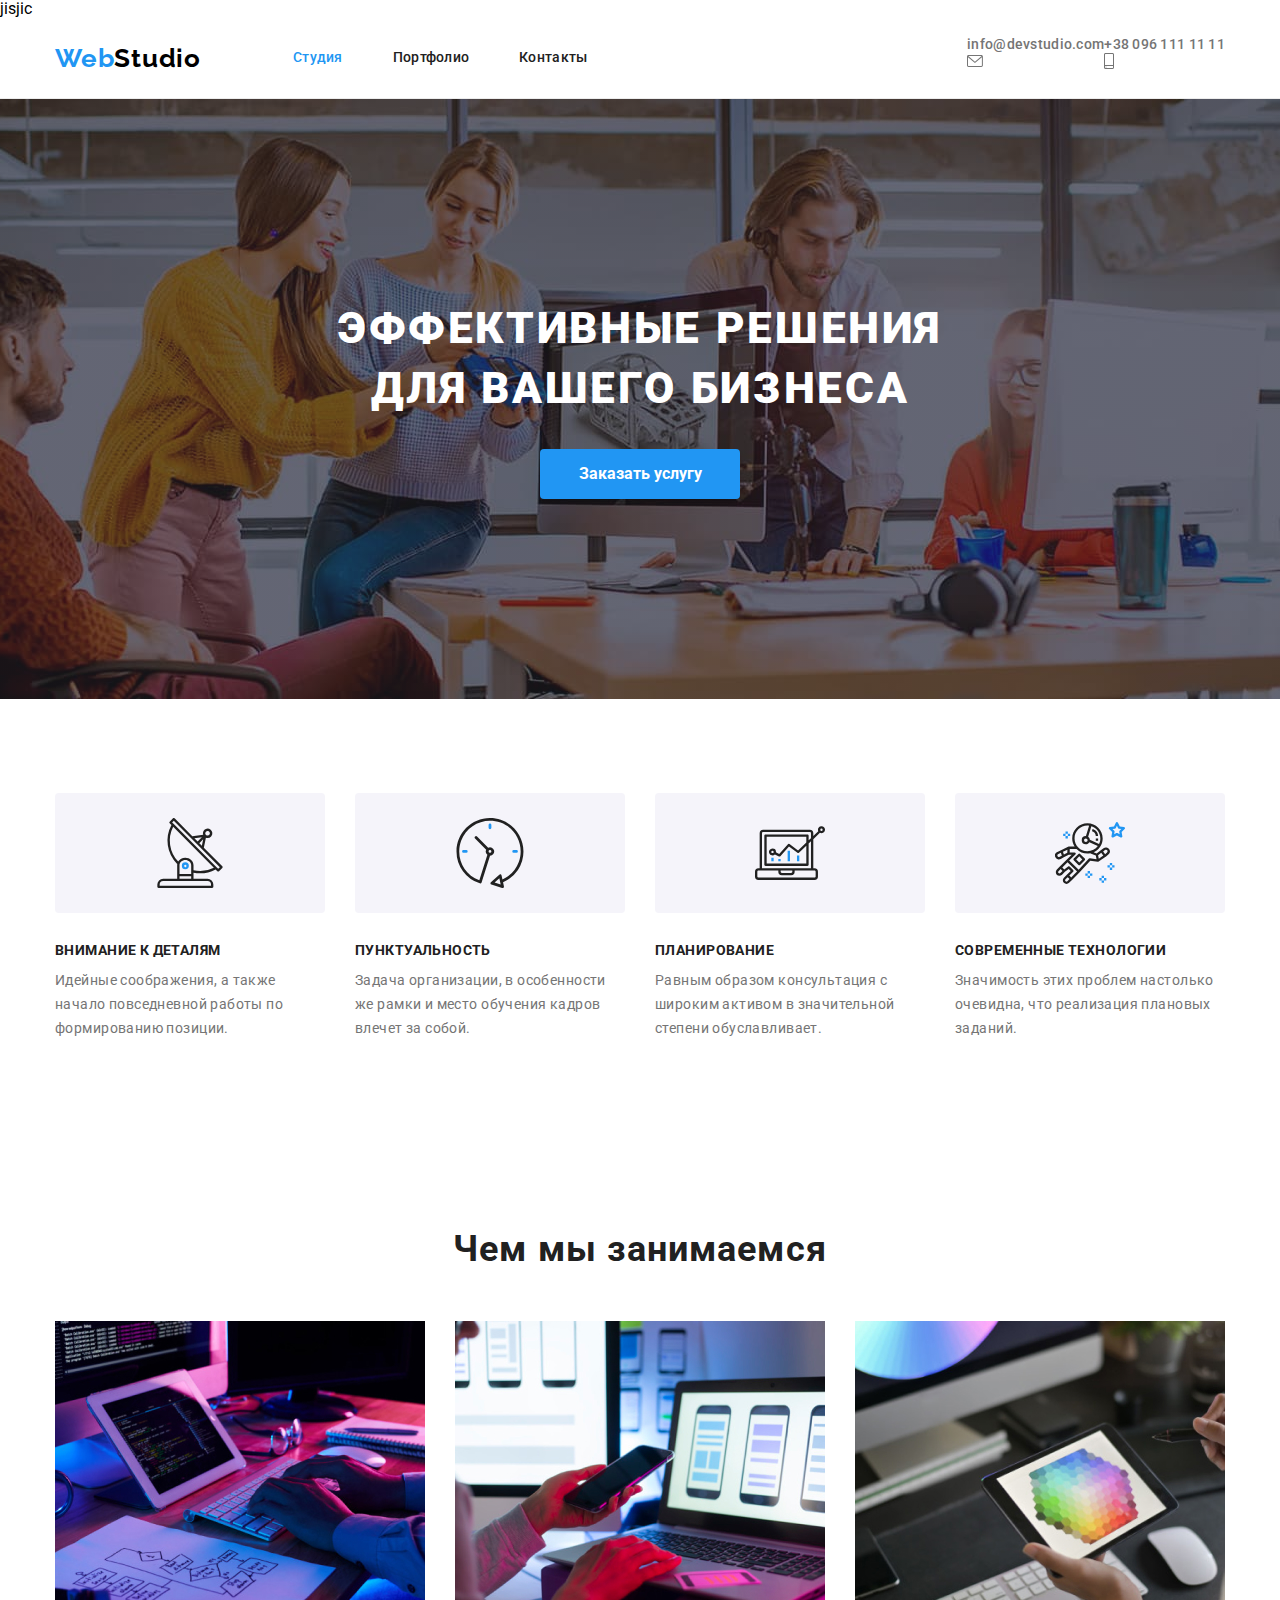
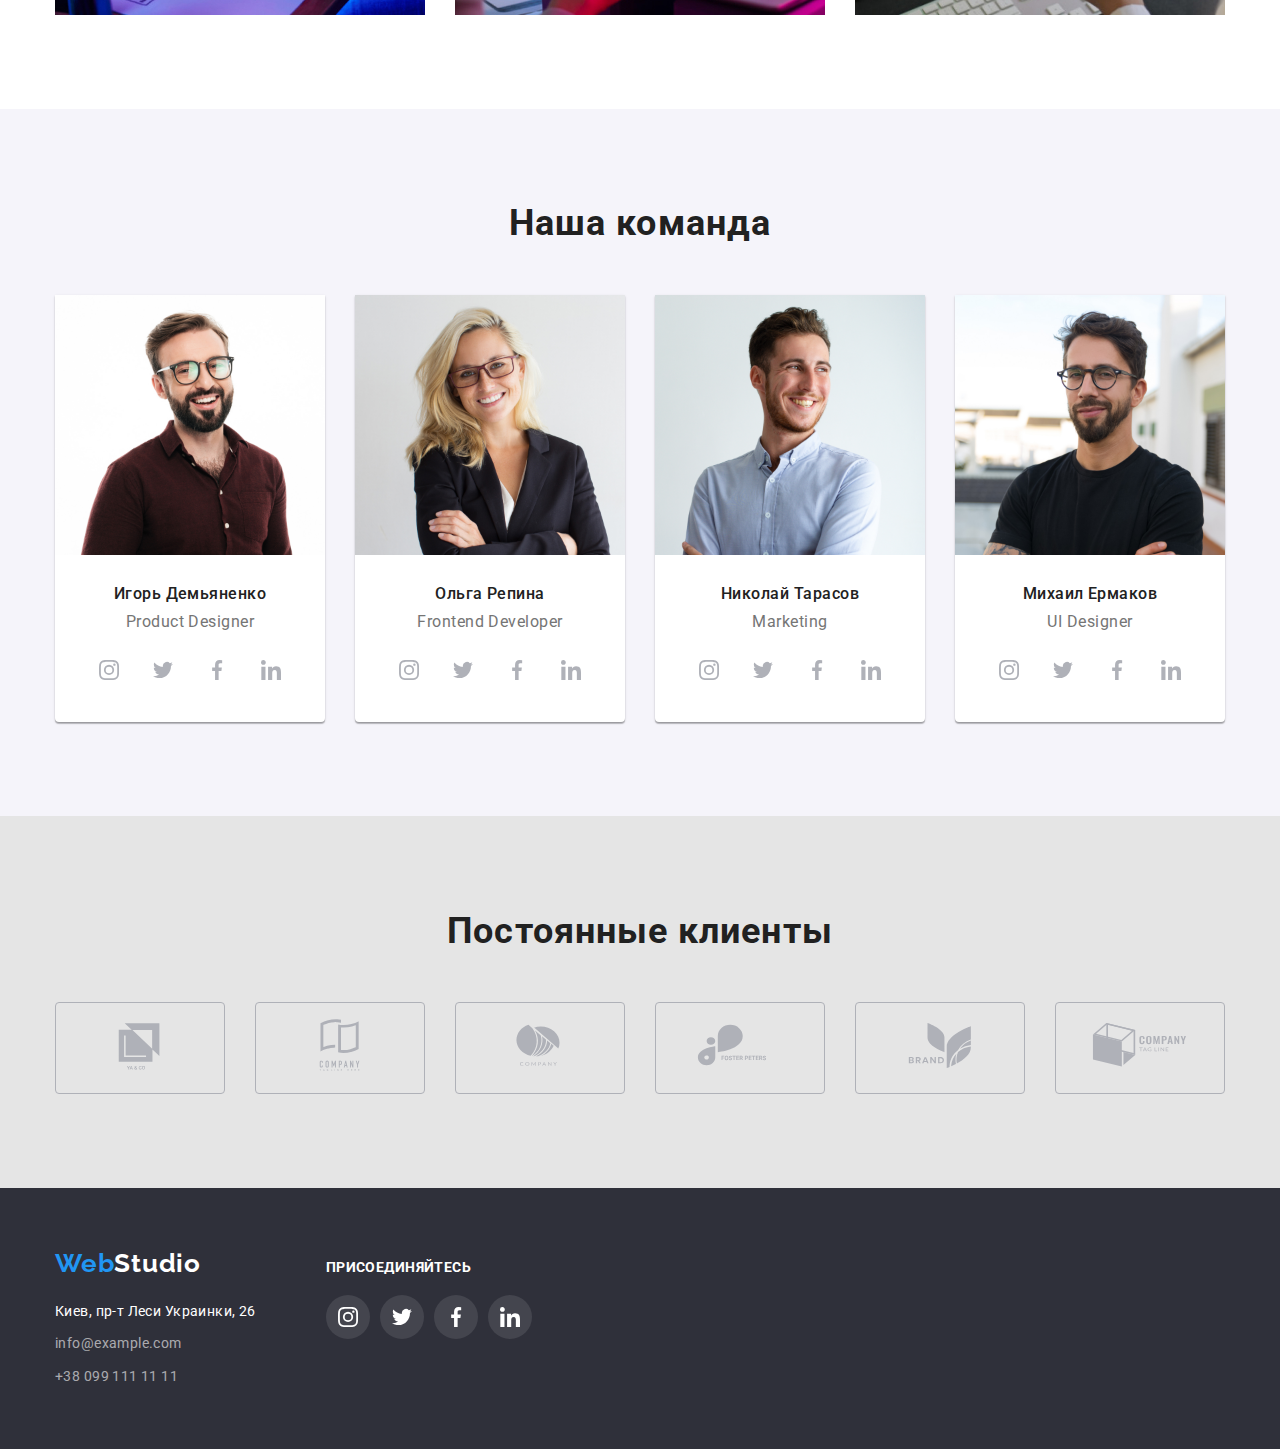
==== index.html @ c661bf42 "всё сделал кроме иконок телефона и почты" ====
<!DOCTYPE html>
<html lang="ru">
  <head>
    <meta charset="UTF-8" />
    <meta http-equiv="X-UA-Compatible" content="IE=edge" />
    <meta name="viewport" content="width=device-width, initial-scale=1.0" />
    <title>HW 04</title>
    <link rel="preconnect" href="https://fonts.googleapis.com" />
    <link rel="preconnect" href="https://fonts.gstatic.com/" crossorigin />
    <link rel="preconnect" href="https://fonts.googleapis.com" />
    <link rel="preconnect" href="https://fonts.gstatic.com" crossorigin />
    <link
      href="https://fonts.googleapis.com/css2?family=Raleway:wght@400;700&family=Roboto:wght@400;500;700;900&display=swap"
      rel="stylesheet"
    />
    <link
      rel="stylesheet"
      href="https://cdnjs.cloudflare.com/ajax/libs/modern-normalize/1.1.0/modern-normalize.min.css"
    />
    <link rel="stylesheet" href="./css/styles.css " />
  </head>
  <body class="page">
    <div>
      <p>jisjic</p>
    </div>
    <!-- Header section -->

    <header class="header">
      <div class="container main-nav">
        <nav class="header-nav">
          <a class="logo-link" href="" lang="en">Web<span class="accent">Studio</span></a>
          <ul class="header-list">
            <li class="header-item">
              <a class="header-link current" href="./">Студия</a>
            </li>
            <li class="header-item">
              <a class="header-link" href="./portfolio.html">Портфолио</a>
            </li>
            <li class="header-item">
              <a class="header-link" href="./">Контакты</a>
            </li>
          </ul>
        </nav>
        <ul class="kontakt">
          <li class="mail">
            <a class="header-mail" href="mailto:info@devstudio.com">info@devstudio.com</a>
            <svg class="envelope" aria-label="icon">
              <use href="./images/sprite.svg#envelope"></use>
            </svg>
          </li>
          <li class="item">
            <a class="header-phone" href="tel:+380961111111">+38 096 111 11 11</a>
            <svg class="smartphone" aria-label="icon">
              <use href="./images/sprite.svg#smartphone"></use>
            </svg>
          </li>
        </ul>
      </div>
    </header>

    <!-- Main section -->
    <main>
      <!-- Hero section -->

      <section class="hero">
        <div class="container">
          <h1 class="hero-title">Эффективные решения для вашего бизнеса</h1>
          <button class="hero-btn" type="button">Заказать услугу</button>
        </div>
      </section>

      <section class="about">
        <div class="container">
          <ul class="page-about">
            <li class="feature icon-antenna">
              <h2 class="about-title">Внимание к деталям</h2>
              <p class="about-item">
                Идейные соображения, а также начало повседневной работы по формированию позиции.
              </p>
            </li>
            <li class="feature icon-clock">
              <h2 class="about-title">Пунктуальность</h2>
              <p class="about-item">
                Задача организации, в особенности же рамки и место обучения кадров влечет за собой.
              </p>
            </li>
            <li class="feature icon-diagram">
              <h2 class="about-title">Планирование</h2>
              <p class="about-item">
                Равным образом консультация с широким активом в значительной степени обуславливает.
              </p>
            </li>
            <li class="feature icon-astronaut">
              <h2 class="about-title">Современные технологии</h2>
              <p class="about-item">
                Значимость этих проблем настолько очевидна, что реализация плановых заданий.
              </p>
            </li>
          </ul>
        </div>
      </section>
      <!-- About secyion -->
      <section class="about-team">
        <div class="container">
          <h2 class="about-titlee">Чем мы занимаемся</h2>
          <ul class="about-list header-nav">
            <li class="about-item">
              <img
                class="about-img"
                src="./images/About/img.jpeg"
                alt="набор текста на клавиатуре"
                width="370"
                height="294"
              />
            </li>
            <li class="about-item">
              <img
                class="about-img"
                src="./images/About/img1.jpeg"
                alt="выбор темы на смартфоне"
                width="370"
                height="294"
              />
            </li>
            <li class="about-item">
              <img
                class="about-img"
                src="./images/About/img2.jpeg"
                alt="планшет с картинкой"
                width="370"
                height="294"
              />
            </li>
          </ul>
        </div>
      </section>
      <!-- Team section -->
      <section class="team">
        <div class="container">
          <h3 class="it-team">Наша команда</h3>
          <ul class="team-list">
            <li class="team-item">
              <img class="team-img" src="./images/team/img1.jpeg" alt="сотрудник-1" width="270" />
              <h3 class="it">Игорь Демьяненко</h3>
              <p class="it-profession" lang="en">Product Designer</p>
              <ul class="icon-social">
                <li class="social-list">
                  <a class="social-list-link">
                    <svg class="icon-svg" lang="en" aria-label="logo company">
                      <use href="./images/sprite.svg#instagram-1"></use>
                    </svg>
                  </a>
                  <a class="social-list-link">
                    <svg class="icon-svg" lang="en" aria-label="logo company">
                      <use href="./images/sprite.svg#twitter-1"></use>
                    </svg>
                  </a>
                  <a class="social-list-link">
                    <svg class="icon-svg" lang="en" aria-label="logo company">
                      <use href="./images/sprite.svg#facebook-1"></use>
                    </svg>
                  </a>
                  <a class="social-list-link">
                    <svg class="icon-svg" lang="en" aria-label="logo company">
                      <use href="./images/sprite.svg#linkedin-1"></use>
                    </svg>
                  </a>
                </li>
              </ul>
            </li>

            <li class="team-item">
              <img class="team-img" src="./images/team/img2.jpeg" alt="сотрудник-2" width="270" />
              <h3 class="it">Ольга Репина</h3>
              <p class="it-profession" lang="en">Frontend Developer</p>
              <ul class="icon-social">
                <li class="social-list">
                  <a class="social-list-link">
                    <svg class="icon-svg" lang="en" aria-label="logo company">
                      <use href="./images/sprite.svg#instagram-1"></use>
                    </svg>
                  </a>
                  <a class="social-list-link">
                    <svg class="icon-svg" lang="en" aria-label="logo company">
                      <use href="./images/sprite.svg#twitter-1"></use>
                    </svg>
                  </a>
                  <a class="social-list-link">
                    <svg class="icon-svg" lang="en" aria-label="logo company">
                      <use href="./images/sprite.svg#facebook-1"></use>
                    </svg>
                  </a>
                  <a class="social-list-link">
                    <svg class="icon-svg" lang="en" aria-label="logo company">
                      <use href="./images/sprite.svg#linkedin-1"></use>
                    </svg>
                  </a>
                </li>
              </ul>
            </li>

            <li class="team-item">
              <img class="team-img" src="./images/team/img3.jpeg" alt="сотрудник-3" width="270" />
              <h3 class="it">Николай Тарасов</h3>
              <p class="it-profession" lang="en">Marketing</p>
              <ul class="icon-social">
                <li class="social-list">
                  <a class="social-list-link">
                    <svg class="icon-svg" lang="en" aria-label="logo company">
                      <use href="./images/sprite.svg#instagram-1"></use>
                    </svg>
                  </a>
                  <a class="social-list-link">
                    <svg class="icon-svg" lang="en" aria-label="logo company">
                      <use href="./images/sprite.svg#twitter-1"></use>
                    </svg>
                  </a>
                  <a class="social-list-link">
                    <svg class="icon-svg" lang="en" aria-label="logo company">
                      <use href="./images/sprite.svg#facebook-1"></use>
                    </svg>
                  </a>
                  <a class="social-list-link">
                    <svg class="icon-svg" lang="en" aria-label="logo company">
                      <use href="./images/sprite.svg#linkedin-1"></use>
                    </svg>
                  </a>
                </li>
              </ul>
            </li>

            <li class="team-item">
              <img class="team-img" src="./images/team/img4.jpeg" alt="сотрудник-4" width="270" />
              <h3 class="it">Михаил Ермаков</h3>
              <p class="it-profession" lang="en">UI Designer</p>
              <ul class="icon-social">
                <li class="social-list">
                  <a class="social-list-link">
                    <svg class="icon-svg" lang="en" aria-label="logo company">
                      <use href="./images/sprite.svg#instagram-1"></use>
                    </svg>
                  </a>
                  <a class="social-list-link">
                    <svg class="icon-svg" lang="en" aria-label="logo company">
                      <use href="./images/sprite.svg#twitter-1"></use>
                    </svg>
                  </a>
                  <a class="social-list-link">
                    <svg class="icon-svg" lang="en" aria-label="logo company">
                      <use href="./images/sprite.svg#facebook-1"></use>
                    </svg>
                  </a>
                  <a class="social-list-link">
                    <svg class="icon-svg" lang="en" aria-label="logo company">
                      <use href="./images/sprite.svg#linkedin-1"></use>
                    </svg>
                  </a>
                </li>
              </ul>
            </li>
          </ul>
        </div>
      </section>
      <section class="regular-clients">
        <div class="container">
          <h3 class="client">Постоянные клиенты</h3>
          <ul class="client-list list">
            <li class="client-link-item" href="">
              <a class="farbe">
                <svg lang="en" aria-label="logo company" class="logo-client">
                  <use href="./images/sprite.svg#Logo"></use>
                </svg>
              </a>
            </li>
            <li class="client-link-item">
              <a class="farbe">
                <svg class="logo-client" lang="en" aria-label="logo company">
                  <use href="./images/sprite.svg#Logo-1"></use>
                </svg>
              </a>
            </li>
            <li class="client-link-item">
              <a class="farbe">
                <svg class="logo-client" lang="en" aria-label="logo company">
                  <use href="./images/sprite.svg#Logo-2"></use>
                </svg>
              </a>
            </li>
            <li class="client-link-item">
              <a class="farbe">
                <svg class="logo-client" lang="en" aria-label="logo company">
                  <use href="./images/sprite.svg#Logo-3"></use>
                </svg>
              </a>
            </li>
            <li class="client-link-item">
              <a class="farbe">
                <svg class="logo-client" lang="en" aria-label="logo company">
                  <use href="./images/sprite.svg#Logo-4"></use>
                </svg>
              </a>
            </li>
            <li class="client-link-item">
              <a class="farbe">
                <svg class="logo-client" lang="en" aria-label="logo company">
                  <use href="./images/sprite.svg#Logo-5"></use>
                </svg>
              </a>
            </li>
          </ul>
        </div>
      </section>
    </main>
    <!-- Footer section -->
    <footer class="footer">
      <div class="container footer-positions">
        <div>
          <a class="logo-link-footer" href="" lang="en"
            >Web<span class="logo-accent">Studio</span></a
          >
          <address class="address">
            <p class="add">Киев, пр-т Леси Украинки, 26</p>
            <ul>
              <li class="mail">
                <a class="address-mail" href="mailto:info@example.com">info@example.com</a>
              </li>
              <li><a class="address-phone" href="tel:+380991111111">+38 099 111 11 11</a></li>
            </ul>
          </address>
        </div>
        <div class="footer-sociallist">
          <h3 class="soc-client">ПРИСОЕДИНЯЙТЕСЬ</h3>
          <ul class="footer-icon-social">
            <li class="footer-social-list">
              <a class="footer-social-list-link">
                <svg class="footer-icon-svg" lang="en" aria-label="logo company">
                  <use href="./images/sprite.svg#instagram-1"></use>
                </svg>
              </a>
              <a class="footer-social-list-link">
                <svg class="footer-icon-svg" lang="en" aria-label="logo company">
                  <use href="./images/sprite.svg#twitter-1"></use>
                </svg>
              </a>
              <a class="footer-social-list-link">
                <svg class="footer-icon-svg" lang="en" aria-label="logo company">
                  <use href="./images/sprite.svg#facebook-1"></use>
                </svg>
              </a>
              <a class="footer-social-list-link">
                <svg class="footer-icon-svg" lang="en" aria-label="logo company">
                  <use href="./images/sprite.svg#linkedin-1"></use>
                </svg>
              </a>
            </li>
          </ul>
        </div>
      </div>
    </footer>
  </body>
</html>
---- css/styles.css ----
html {
  box-sizing: border-box;
}

*,
*::before,
*::after {
  box-sizing: inherit;
}
/* resset */
h1,
h2,
h3,
h4,
p {
  margin-top: 0;
  margin-bottom: 0;
}

ul,
ol {
  margin-top: 0;
  margin-bottom: 0;
  padding-left: 0;
}

button {
  cursor: pointer;
}

.list {
  list-style: none;
}

.link {
  text-decoration: none;
}

/* resset */
ul {
  padding: 0;
  margin: 0;
  list-style: none;
}

:root {
  --background-dark-grey: #2f303a;
  --grey-color: #757575;
  --blue-logo-color: #2196f3;
  --dark-logo-color: #000000;
  --white-color: #ffffff;
  --current-color-dark: #212121;
  --light-gray-backg: #f5f4fa;
  --footer-primary-color: rgba(255, 255, 255, 0.6);
}

body {
  background-color: #ffffff;
  font-family: 'Raleway', sans-serif;
  font-family: 'Roboto', sans-serif;
}

/* =========== Header =============*/

.logo-link {
  width: 145px;
  font-family: 'Raleway';
  font-style: normal;
  font-weight: 700;
  font-size: 26px;
  line-height: 1.19;
  /* identical to box height */

  letter-spacing: 0.03em;
  text-decoration: none;
  margin-right: 93px;

  color: var(--blue-logo-color);
}
.accent {
  font-family: 'Raleway';
  font-style: normal;
  font-weight: 700;
  font-size: 26px;
  line-height: 1.19;
  /* identical to box height */

  letter-spacing: 0.03em;
  color: var(--dark-logo-color);
}
.header-link,
.header-mail,
.header-phone,
.address-mail,
.address-phone {
  text-decoration: none;
  color: var(--current-color-dark);
}
/* header-nav */

.header-link {
  font-family: 'Roboto';
  font-style: normal;
  font-weight: 500;
  font-size: 14px;
  line-height: 1.14;
  letter-spacing: 0.02em;

  color: var(--current-color-dark);
}
.header-link:hover,
:focus {
  color: var(--blue-logo-color);
}
.header-item .current {
  color: var(--blue-logo-color);
}

.header-mail {
  display: flex;
  align-items: center;
  font-family: 'Roboto';
  font-style: normal;
  font-weight: 500;
  font-size: 14px;
  line-height: 1.14;
  letter-spacing: 0.02em;

  color: var(--grey-color);
}

.header-phone {
  display: flex;
  font-family: 'Roboto';
  font-style: normal;
  font-weight: 500;
  font-size: 14px;
  line-height: 1.14;
  letter-spacing: 0.02em;

  color: var(--grey-color);
}

.header-list .header-item:not(:last-child) {
  margin-right: 50px;
}

.kontakt {
  display: flex;
  margin-left: auto;
}
.kontakt .item + .item {
  margin-left: 50px;
}

.main-nav {
  display: flex;
  align-items: center;
}

.pege-header-container {
  display: flex;
  align-items: center;
}

.header-nav {
  display: flex;
  align-items: center;
}

.header-list .header-link {
  display: block;
  padding-top: 32px;
  padding-bottom: 32px;
}

.header-list {
  display: flex;
}

.container {
  width: 1200px;
  padding-left: 15px;
  padding-right: 15px;
  margin-left: auto;
  margin-right: auto;
}

.header-mail:hover,
.header-mail:focus,
.header-phone:hover,
.header-phone:focus {
  color: var(--blue-logo-color);
}
.envelope {
  content: '';
  width: 16px;
  height: 12px;
  fill: #757575;
}
.smartphone {
  content: '';
  width: 10px;
  height: 16px;
  fill: #757575;
}

/* =========== Header =============*/

/* ====== Section Hero ========== */

.hero {
  background-color: #c4c4c4;
  background-repeat: no-repeat;
  background-position: center;
  background-size: cover;
  background-image: linear-gradient(to right, rgba(47, 48, 58, 0.4), rgba(47, 48, 58, 0.4)),
    url(../images/header.jpeg);
}
.hero-title {
  margin-top: 0;
  margin-bottom: 0;
  font-family: 'Roboto';
  font-style: normal;
  font-weight: 900;
  font-size: 44px;
  line-height: 1.36;
  /* or 136% */

  letter-spacing: 0.06em;
  text-transform: uppercase;

  color: var(--white-color);
}

/* button */
.hero-btn {
  color: var(--white-color);
  background: var(--blue-logo-color);
  box-shadow: 0px 4px 4px rgba(0, 0, 0, 0.15);
}

.hero-btn {
  border: none;
  border-radius: 4px;
  padding: 10px 32px;
  display: inline-block;
  min-width: 200px;
  min-height: 50px;
  text-align: center;
  font-family: 'Roboto';
  font-style: normal;
  font-weight: 700;
  font-size: 16px;
  line-height: 30px;
}
.hero-btn:hover,
.hero-btn:focus {
  background: #138cef;
}

.hero {
  max-width: 1600px;
  height: 600px;
  margin-left: auto;
  margin-right: auto;
  padding-top: 200px;
  padding-bottom: 200px;
  text-align: center;
}

.hero-title {
  text-align: center;
  width: 696px;
  margin-left: auto;
  margin-right: auto;
  margin-bottom: 30px;
}

/* ====== Section Hero ========== */

/* ======== Section about ======== */
.about,
.about-team,
.team,
.regular-clients {
  padding-top: 94px;
  padding-bottom: 94px;
}
.about-title {
  padding: 0;
  margin: 0;
  font-family: 'Roboto';
  font-style: normal;
  font-weight: 700;
  font-size: 14px;
  line-height: 1.14;
  letter-spacing: 0.03em;
  text-transform: uppercase;

  color: var(--current-color-dark);
}
.about-item {
  padding: 0;
  margin: 0;
  font-family: 'Roboto';
  font-style: normal;
  font-weight: 400;
  font-size: 14px;
  line-height: 1.71;
  /* or 171% */

  letter-spacing: 0.03em;

  color: var(--grey-color);
}

.about-titlee {
  margin-bottom: 50px;
  font-family: 'Roboto';
  font-style: normal;
  font-weight: 700;
  font-size: 36px;
  line-height: 1.16;
  text-align: center;
  letter-spacing: 0.03em;

  color: var(--current-color-dark);
}
.page-about {
  display: flex;
  column-gap: 30px;
}

.about-title {
  width: 270px;
  margin-bottom: 10px;
  box-sizing: border-box;
}

.about-img {
  width: 370px;
}

.about-list {
  display: flex;
  align-items: center;
  column-gap: 30px;
}
.team-list {
  display: flex;
  gap: 30px;
}
.feature::before {
  display: block;
  content: '';
  height: 120px;
  background-repeat: no-repeat;
  background-position: center;
  background-color: #f5f4fa;
  margin-bottom: 30px;
  border-radius: 4px;
  background-size: 70px;
}
.icon-antenna::before {
  background-image: url(../images/svg/antenna\ 1.svg);
}
.icon-clock::before {
  background-image: url(../images/svg/clock\ 1\ .svg);
}
.icon-diagram::before {
  background-image: url(../images/svg/diagram\ 1.svg);
}
.icon-astronaut::before {
  background-image: url(../images/svg/astronaut\ 1\ .svg);
}
/* ======== Section about ======== */

/* ======== Section team ========= */

img {
  display: block;
  max-width: 100%;
  height: auto;
}
.team-item {
  background-color: #ffffff;
  box-shadow: 0px 1px 3px rgba(0, 0, 0, 0.12), 0px 1px 1px rgba(0, 0, 0, 0.14),
    0px 2px 1px rgba(0, 0, 0, 0.2);
  border-radius: 0px 0px 4px 4px;
}

.team {
  background: #f5f4fa;
}
.it-team {
  margin-bottom: 50px;
  font-family: 'Roboto';
  font-style: normal;
  font-weight: 700;
  font-size: 36px;
  line-height: 1.16;
  text-align: center;
  letter-spacing: 0.03em;

  color: var(--current-color-dark);
}

.it {
  width: auto;
  margin-top: 30px;
  margin-bottom: 10px;
  text-align: center;
  font-family: 'Roboto';
  font-style: normal;
  font-weight: 500;
  font-size: 16px;
  line-height: 1.18;
  /* identical to box height */

  letter-spacing: 0.03em;

  color: var(--current-color-dark);
}

.client {
  margin-bottom: 50px;
  font-family: 'Roboto';
  font-style: normal;
  font-weight: 700;
  font-size: 36px;
  line-height: 42px;
  text-align: center;
  letter-spacing: 0.03em;
  color: var(--current-color-dark);
}

.regular-clients {
  background-color: #e5e5e5;
}

.client-list {
  display: flex;
  gap: 30px;
}

.logo-client {
  width: 106px;
  height: 60px;
  fill: #afb1b8;
}
.logo-client:hover,
.logo-client:focus {
  fill: var(--blue-logo-color);
}

.client-link-item:hover,
.client-link-item:focus {
  border-color: var(--blue-logo-color);
}

.client-link-item {
  display: flex;
  width: 170px;
  height: 92px;
  padding: 16px 32px;
  align-items: center;
  justify-content: center;
  border: 1px solid #afb1b8;
  border-radius: 4px;
  cursor: pointer;
}

/* ---------- S V G ---------------*/
.icon-social {
  display: flex;
  justify-content: center;
  align-items: center;
  margin-bottom: 30px;
}
.icon-svg {
  width: 20px;
  height: 20px;
  fill: #afb1b8;
}
.social-list-link:hover .icon-svg,
.social-list-link:focus .icon-svg {
  fill: var(--white-color);
}
.social-list-link:hover,
.social-list-link:focus {
  background-color: #2196f3;
}
.social-list {
  display: flex;
  column-gap: 10px;
}
.social-list-link {
  display: flex;
  align-items: center;
  justify-content: center;
  border: none;
  width: 44px;
  height: 44px;
  border-radius: 50%;
}

/* ---------- S V G ---------------*/

/* ======== Section team ========= */

/* ========= Footer ============= */

footer {
  background-color: #2f303a;
  color: rgba(255, 255, 255, 0.6);
}
.logo-accent {
  font-family: 'Raleway';
  font-style: normal;
  font-weight: 700;
  font-size: 26px;
  line-height: 1.2;
  /* identical to box height */

  letter-spacing: 0.03em;
  color: var(--white-color);
}
.address {
  margin-top: 20px;
  font-family: 'Roboto';
  font-style: normal;
  font-weight: 400;
  font-size: 14px;
  line-height: 1.71;
  /* or 171% */

  letter-spacing: 0.03em;

  color: var(--white-color);
}
.address-mail,
.address-phone {
  font-family: 'Roboto';
  font-style: normal;
  font-weight: 400;
  font-size: 14px;
  line-height: 1.71;
  /* or 171% */

  letter-spacing: 0.03em;

  color: rgba(255, 255, 255, 0.6);
}

/* =========footer svg ==========*/
.soc-client {
  font-family: 'Roboto';
  font-style: normal;
  font-weight: 700;
  font-size: 14px;
  line-height: 16px;
  letter-spacing: 0.03em;
  text-transform: uppercase;
  color: var(--white-color);
  margin-bottom: 20px;
}
.footer-icon-social {
  display: flex;
  justify-content: center;
  align-items: center;
}
.footer-icon-svg {
  width: 20px;
  height: 20px;
  fill: var(--white-color);
}
.footer-social-list-link:hover .icon-svg,
.footer-social-list-link:focus .icon-svg {
  fill: var(--white-color);
}
.footer-social-list-link:hover,
.footer-social-list-link:focus {
  background-color: #2196f3;
}
.footer-social-list {
  display: flex;
  column-gap: 10px;
}
.footer-social-list-link {
  display: flex;
  align-items: center;
  justify-content: center;
  border: none;
  width: 44px;
  height: 44px;
  border-radius: 50%;
  background: rgba(255, 255, 255, 0.1);
}
.footer-positions {
  display: flex;
  align-items: baseline;
}
.footer-sociallist {
  margin-left: 70px;
}
/* ========= Footer ============= */

/* ========= Portfolio =============*/

.profession {
  width: auto;
  font-family: 'Roboto';
  font-style: normal;
  font-weight: 400;
  font-size: 16px;
  line-height: 1.18;
  /* identical to box height */

  letter-spacing: 0.03em;

  color: var(--grey-color);
}
.it-profession {
  width: auto;
  text-align: center;
  margin-left: 24px;
  margin-right: 24px;
  margin-bottom: 16px;
  font-family: 'Roboto';
  font-style: normal;
  font-weight: 400;
  font-size: 16px;
  line-height: 1.18;
  /* identical to box height */

  letter-spacing: 0.03em;

  color: var(--grey-color);
}

/* ======== footer section ========= */

.logo-link-footer {
  width: 145px;
  font-family: 'Raleway';
  font-style: normal;
  font-weight: 700;
  font-size: 26px;
  line-height: 1.19;
  /* identical to box height */

  letter-spacing: 0.03em;
  text-decoration: none;

  color: var(--blue-logo-color);
}
.footer {
  padding-top: 60px;
  padding-bottom: 60px;
}

.add {
  margin-bottom: 9px;
}
.mail {
  margin-bottom: 9px;
}
.address-mail {
  box-sizing: border-box;
  margin-right: auto;
}
.address-phone {
  box-sizing: border-box;
  margin-right: auto;
}
.footer-container {
  box-sizing: border-box;
  width: 1200px;
  padding-left: 15px;
  padding-right: 15px;
  margin: 0 auto;
}
/* ======== footer section ========= */

/* ======== portfolio ============== */

.header {
  border-bottom: 1px solid #ececec;
}

.img-portfolio {
  padding-top: 94px;
  padding-bottom: 94px;
}

.portfolio {
  text-align: center;
}
.border {
  max-width: 370px;
  background: #ffffff;
  border: 1px solid #eeeeee;
  cursor: pointer;
}
.border:hover,
.border:focus {
  box-shadow: 0px 1px 1px rgba(0, 0, 0, 0.12), 0px 4px 4px rgba(0, 0, 0, 0.06),
    1px 4px 6px rgba(0, 0, 0, 0.16);
}

.list-but {
  margin-bottom: 50px;
  display: flex;
  align-items: center;
  column-gap: 8px;
  justify-content: center;
}

.img-list {
  display: flex;
  flex-wrap: wrap;
  gap: 30px;
}

.textbild {
  padding: 20px 24px;
  border: 1px solid #eeeeee;
}

.img-border {
  background: #ffffff;
}

/* portfolio button */

.button {
  border: none;
  padding: 6px 22px;
}

.all {
  font-family: 'Roboto';
  font-style: normal;
  font-weight: 500;
  font-size: 16px;
  line-height: 1.62;
  /* identical to box height, or 162% */

  text-align: center;
  letter-spacing: 0.03em;

  color: #212121;

  /* shadow-middle */
}

.all:hover,
.all:focus {
  color: #ffffff;
  background: var(--blue-logo-color);
  box-shadow: 0px 3px 1px rgba(0, 0, 0, 0.1), 0px 1px 2px rgba(0, 0, 0, 0.08),
    0px 2px 2px rgba(0, 0, 0, 0.12);
  border-radius: 4px;
}

.button .current {
  color: var(--blue-logo-color);
}
.web {
  font-family: 'Roboto';
  font-style: normal;
  font-weight: 500;
  font-size: 16px;
  line-height: 1.62;
  /* identical to box height, or 162% */

  text-align: center;
  letter-spacing: 0.03em;

  color: #212121;
  background: #f5f4fa;
  border-radius: 4px;
}

.web:hover,
.web:focus {
  color: #ffffff;
  background: var(--blue-logo-color);
}

.app {
  width: 145px;
  font-family: 'Roboto';
  font-style: normal;
  font-weight: 500;
  font-size: 16px;
  line-height: 1.62;
  /* identical to box height, or 162% */

  text-align: center;
  letter-spacing: 0.03em;

  color: #212121;
  background: #f5f4fa;
  border-radius: 4px;
}

.app:hover,
.app:focus {
  color: #ffffff;
  background: var(--blue-logo-color);
}

.dis {
  width: 103px;
  font-family: 'Roboto';
  font-style: normal;
  font-weight: 500;
  font-size: 16px;
  line-height: 1.62;
  /* identical to box height, or 162% */

  text-align: center;
  letter-spacing: 0.03em;

  color: #212121;
  background: #f5f4fa;
  border-radius: 4px;
}

.dis:hover,
.dis:focus {
  color: #ffffff;
  background: var(--blue-logo-color);
}

.markt {
  width: 130px;
  font-family: 'Roboto';
  font-style: normal;
  font-weight: 500;
  font-size: 16px;
  line-height: 1.62;
  /* identical to box height, or 162% */

  text-align: center;
  letter-spacing: 0.03em;

  color: #212121;
  background: #f5f4fa;
  border-radius: 4px;
}
.markt:hover,
.markt:focus {
  color: #ffffff;
  background: var(--blue-logo-color);
}

/* наши возможности */
.site {
  margin-bottom: 4px;
  font-family: 'Roboto';
  font-style: normal;
  font-weight: 700;
  font-size: 18px;
  line-height: 2;
  /* identical to box height, or 200% */

  letter-spacing: 0.06em;
  color: var(--current-color-dark);
}

/* ======== portfolio ============== */
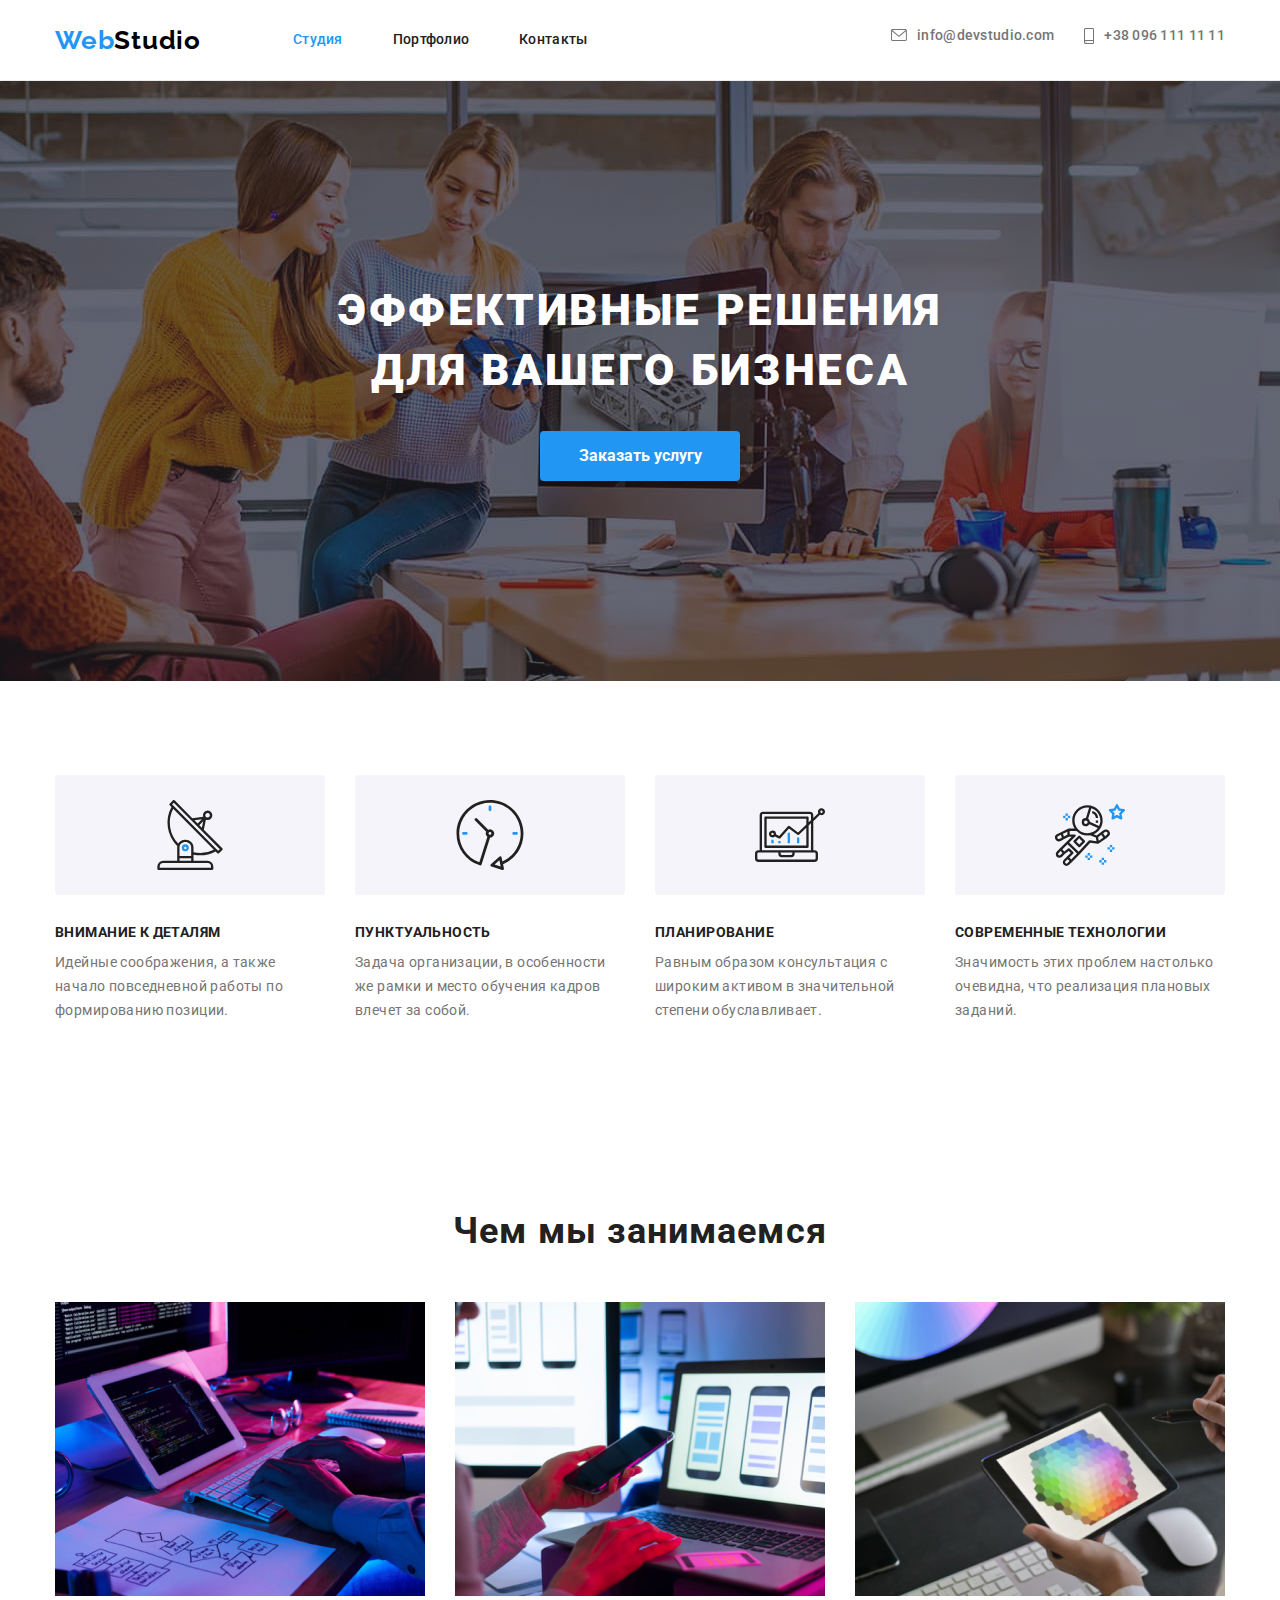
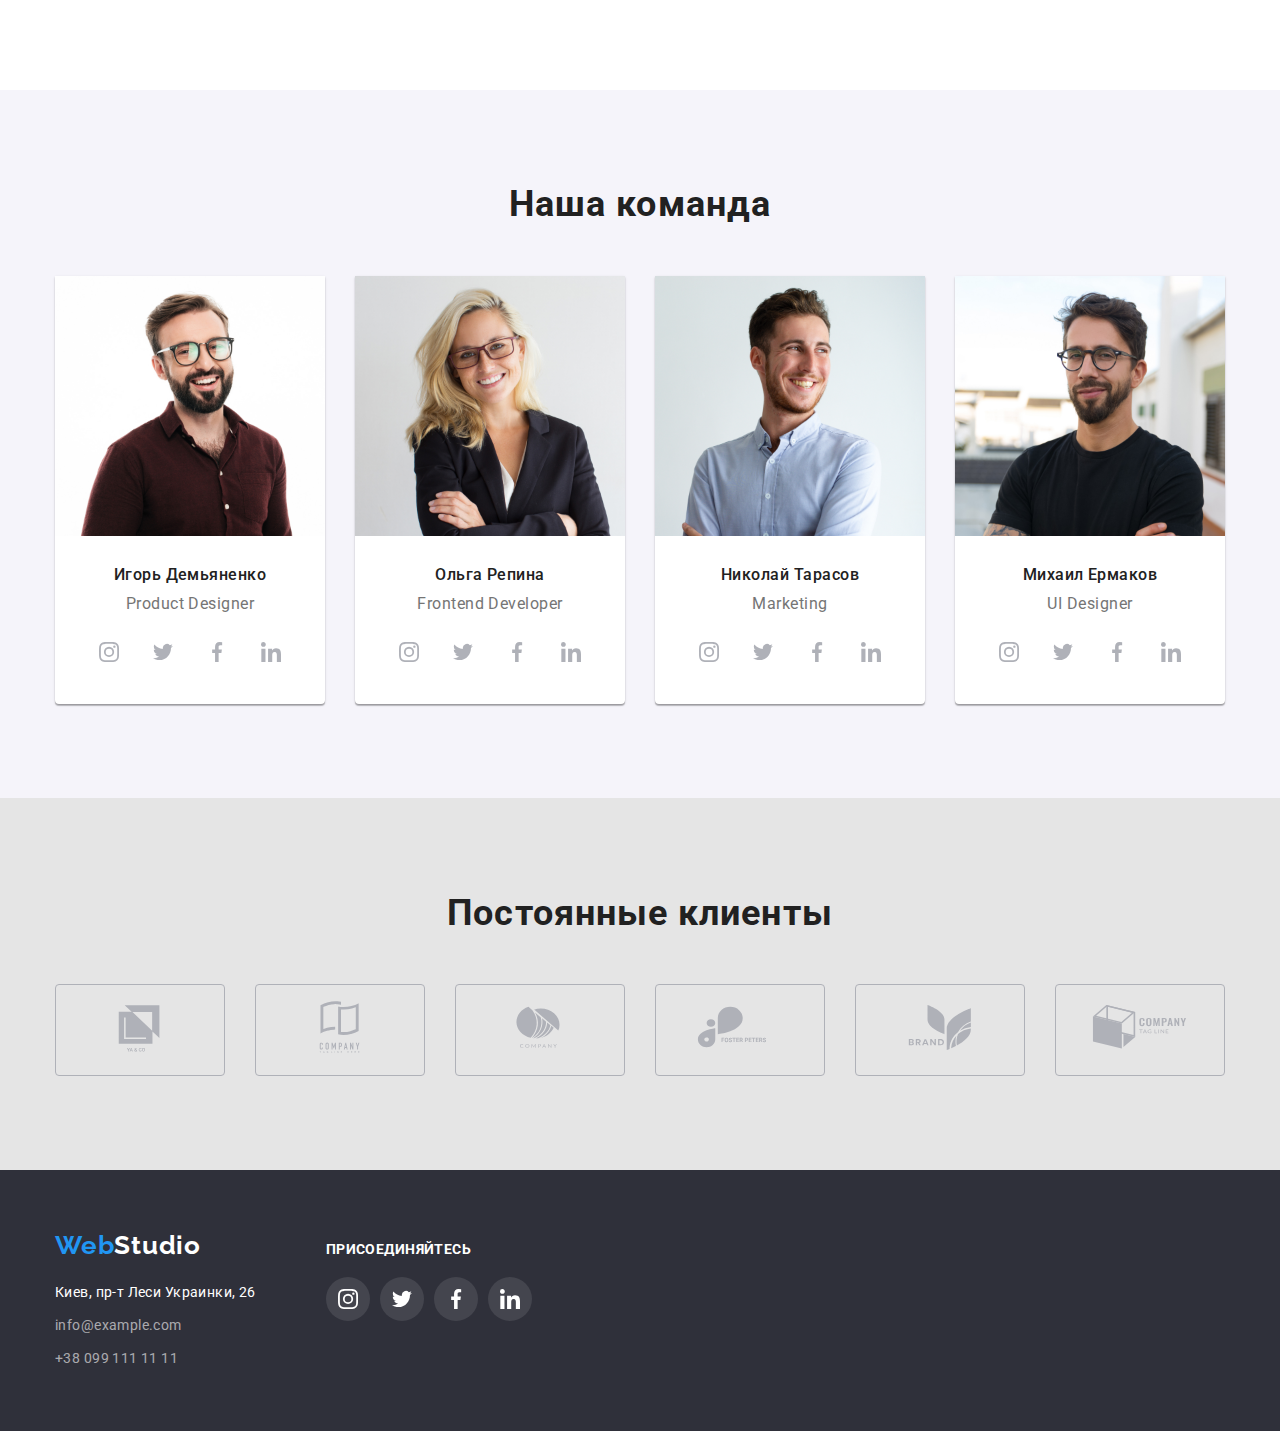
==== commit f23e43a3: "На проверку" ====
--- a/index.html
+++ b/index.html
@@ -20,9 +20,6 @@
     <link rel="stylesheet" href="./css/styles.css " />
   </head>
   <body class="page">
-    <div>
-      <p>jisjic</p>
-    </div>
     <!-- Header section -->
 
     <header class="header">
@@ -43,16 +40,18 @@
         </nav>
         <ul class="kontakt">
           <li class="mail">
-            <a class="header-mail" href="mailto:info@devstudio.com">info@devstudio.com</a>
-            <svg class="envelope" aria-label="icon">
-              <use href="./images/sprite.svg#envelope"></use>
-            </svg>
+            <a class="header-mail" href="mailto:info@devstudio.com"
+              ><svg class="envelope" aria-label="icon">
+                <use href="./images/sprite.svg#envelope"></use></svg
+              >info@devstudio.com
+            </a>
           </li>
           <li class="item">
-            <a class="header-phone" href="tel:+380961111111">+38 096 111 11 11</a>
-            <svg class="smartphone" aria-label="icon">
-              <use href="./images/sprite.svg#smartphone"></use>
-            </svg>
+            <a class="header-phone" href="tel:+380961111111"
+              ><svg class="smartphone" aria-label="icon">
+                <use href="./images/sprite.svg#smartphone"></use></svg
+              >+38 096 111 11 11
+            </a>
           </li>
         </ul>
       </div>
@@ -265,7 +264,7 @@
         <div class="container">
           <h3 class="client">Постоянные клиенты</h3>
           <ul class="client-list list">
-            <li class="client-link-item" href="">
+            <li class="client-link-item">
               <a class="farbe">
                 <svg lang="en" aria-label="logo company" class="logo-client">
                   <use href="./images/sprite.svg#Logo"></use>
--- a/css/styles.css
+++ b/css/styles.css
@@ -115,6 +115,18 @@
 .header-item .current {
   color: var(--blue-logo-color);
 }
+.envelope {
+  margin-right: 10px;
+  width: 16px;
+  height: 12px;
+  fill: #757575;
+}
+.smartphone {
+  margin-right: 10px;
+  width: 10px;
+  height: 16px;
+  fill: #757575;
+}
 
 .header-mail {
   display: flex;
@@ -125,7 +137,7 @@
   font-size: 14px;
   line-height: 1.14;
   letter-spacing: 0.02em;
-
+  margin-right: 30px;
   color: var(--grey-color);
 }
 
@@ -191,18 +203,6 @@
 .header-phone:hover,
 .header-phone:focus {
   color: var(--blue-logo-color);
-}
-.envelope {
-  content: '';
-  width: 16px;
-  height: 12px;
-  fill: #757575;
-}
-.smartphone {
-  content: '';
-  width: 10px;
-  height: 16px;
-  fill: #757575;
 }
 
 /* =========== Header =============*/
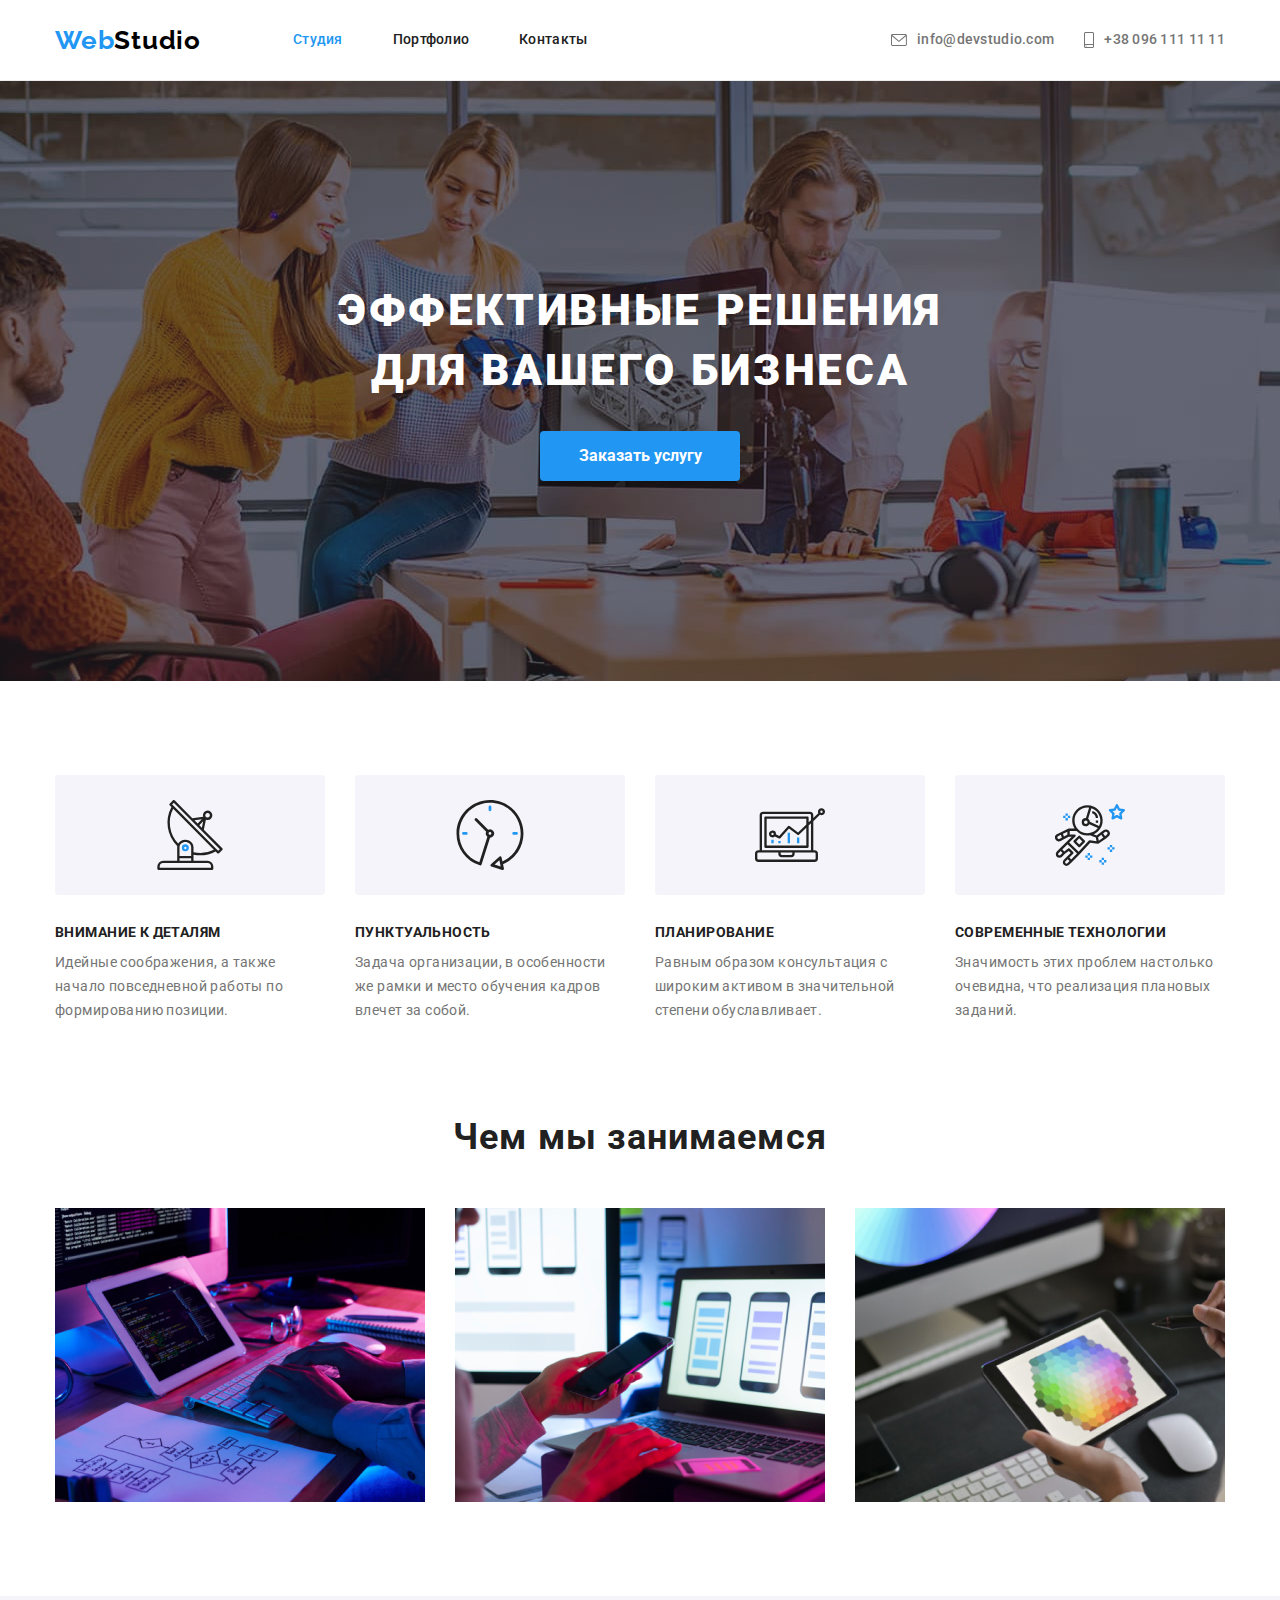
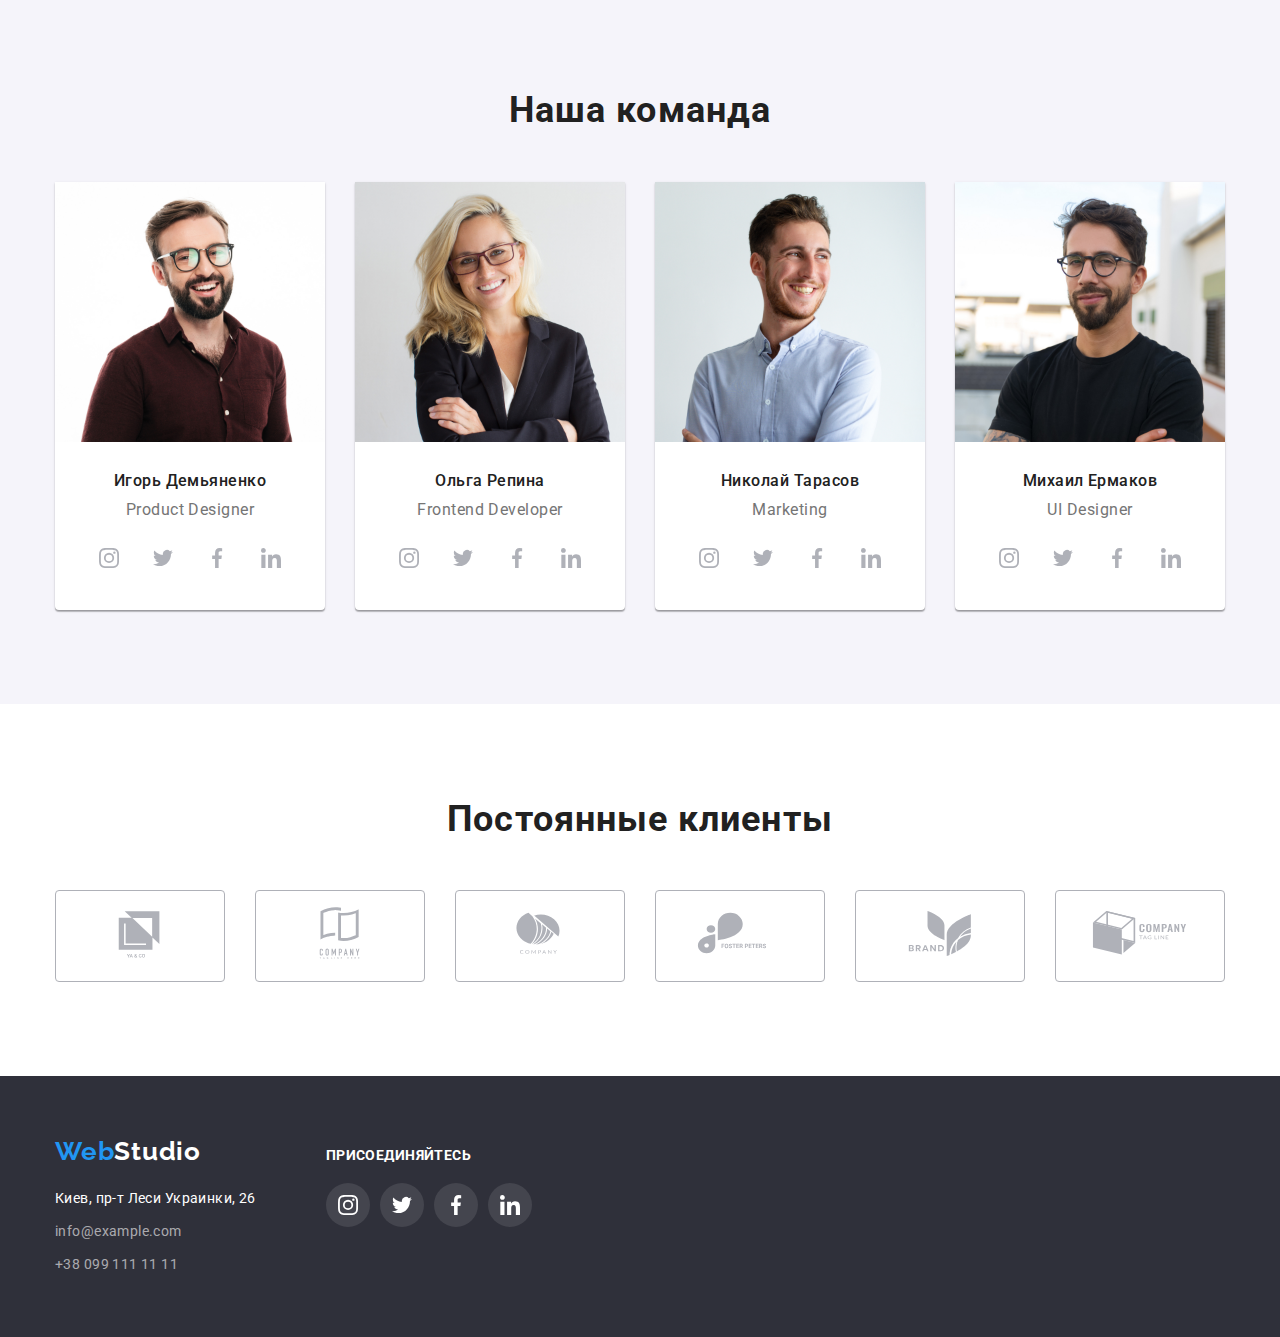
==== commit 47bca826: "исправил замечания Юлии" ====
--- a/index.html
+++ b/index.html
@@ -39,7 +39,7 @@
           </ul>
         </nav>
         <ul class="kontakt">
-          <li class="mail">
+          <li class="">
             <a class="header-mail" href="mailto:info@devstudio.com"
               ><svg class="envelope" aria-label="icon">
                 <use href="./images/sprite.svg#envelope"></use></svg
@@ -328,7 +328,7 @@
           </address>
         </div>
         <div class="footer-sociallist">
-          <h3 class="soc-client">ПРИСОЕДИНЯЙТЕСЬ</h3>
+          <p class="soc-client">ПРИСОЕДИНЯЙТЕСЬ</p>
           <ul class="footer-icon-social">
             <li class="footer-social-list">
               <a class="footer-social-list-link">
--- a/css/styles.css
+++ b/css/styles.css
@@ -119,13 +119,20 @@
   margin-right: 10px;
   width: 16px;
   height: 12px;
-  fill: #757575;
+  fill: currentColor;
 }
 .smartphone {
   margin-right: 10px;
   width: 10px;
   height: 16px;
-  fill: #757575;
+  fill: currentColor;
+}
+
+.header-mail:hover,
+.header-mail:focus,
+.header-phone:hover,
+.header-phone:focus {
+  color: var(--blue-logo-color);
 }
 
 .header-mail {
@@ -143,6 +150,7 @@
 
 .header-phone {
   display: flex;
+  align-items: center;
   font-family: 'Roboto';
   font-style: normal;
   font-weight: 500;
@@ -196,13 +204,6 @@
   padding-right: 15px;
   margin-left: auto;
   margin-right: auto;
-}
-
-.header-mail:hover,
-.header-mail:focus,
-.header-phone:hover,
-.header-phone:focus {
-  color: var(--blue-logo-color);
 }
 
 /* =========== Header =============*/
@@ -286,6 +287,9 @@
 .regular-clients {
   padding-top: 94px;
   padding-bottom: 94px;
+}
+.about-team {
+  padding-top: 0;
 }
 .about-title {
   padding: 0;
@@ -436,7 +440,7 @@
 }
 
 .regular-clients {
-  background-color: #e5e5e5;
+  background-color: var(--white-color);
 }
 
 .client-list {
@@ -463,7 +467,6 @@
   display: flex;
   width: 170px;
   height: 92px;
-  padding: 16px 32px;
   align-items: center;
   justify-content: center;
   border: 1px solid #afb1b8;
@@ -698,6 +701,7 @@
   text-align: center;
 }
 .border {
+  display: block;
   max-width: 370px;
   background: #ffffff;
   border: 1px solid #eeeeee;
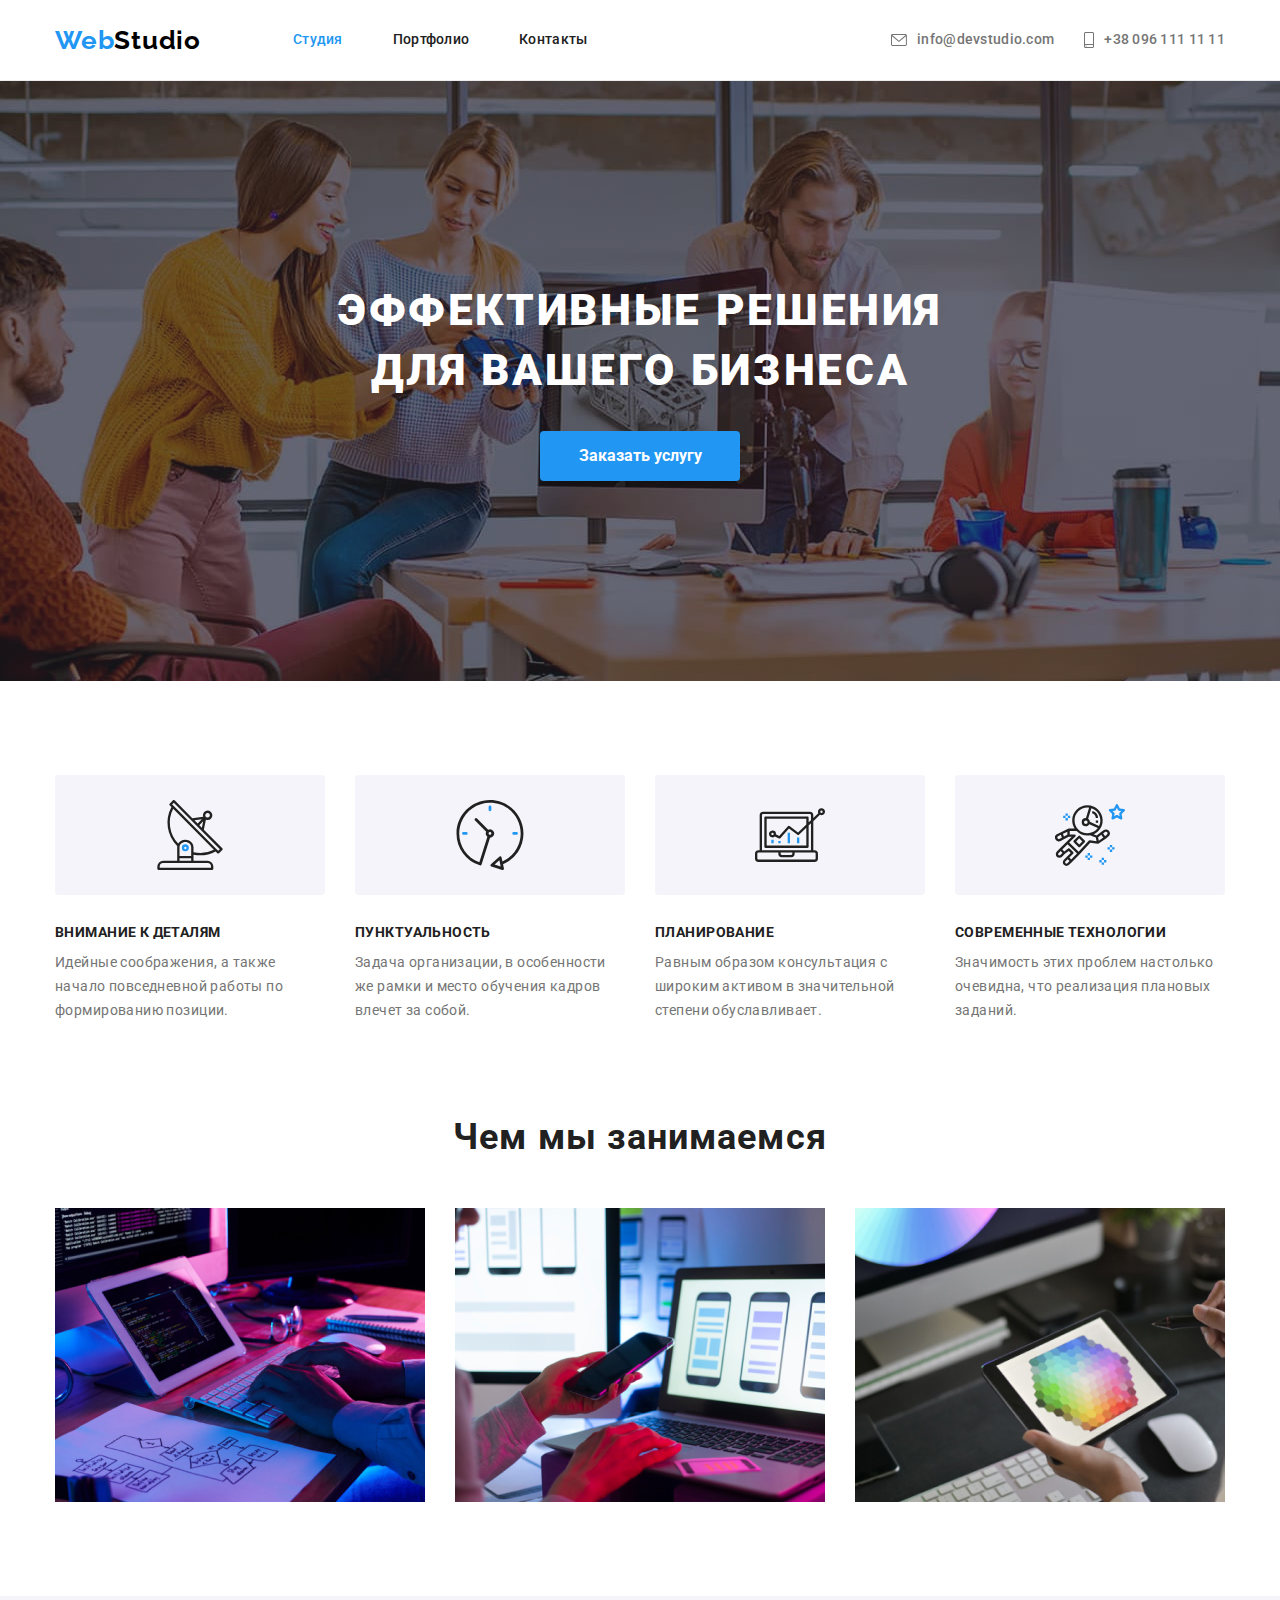
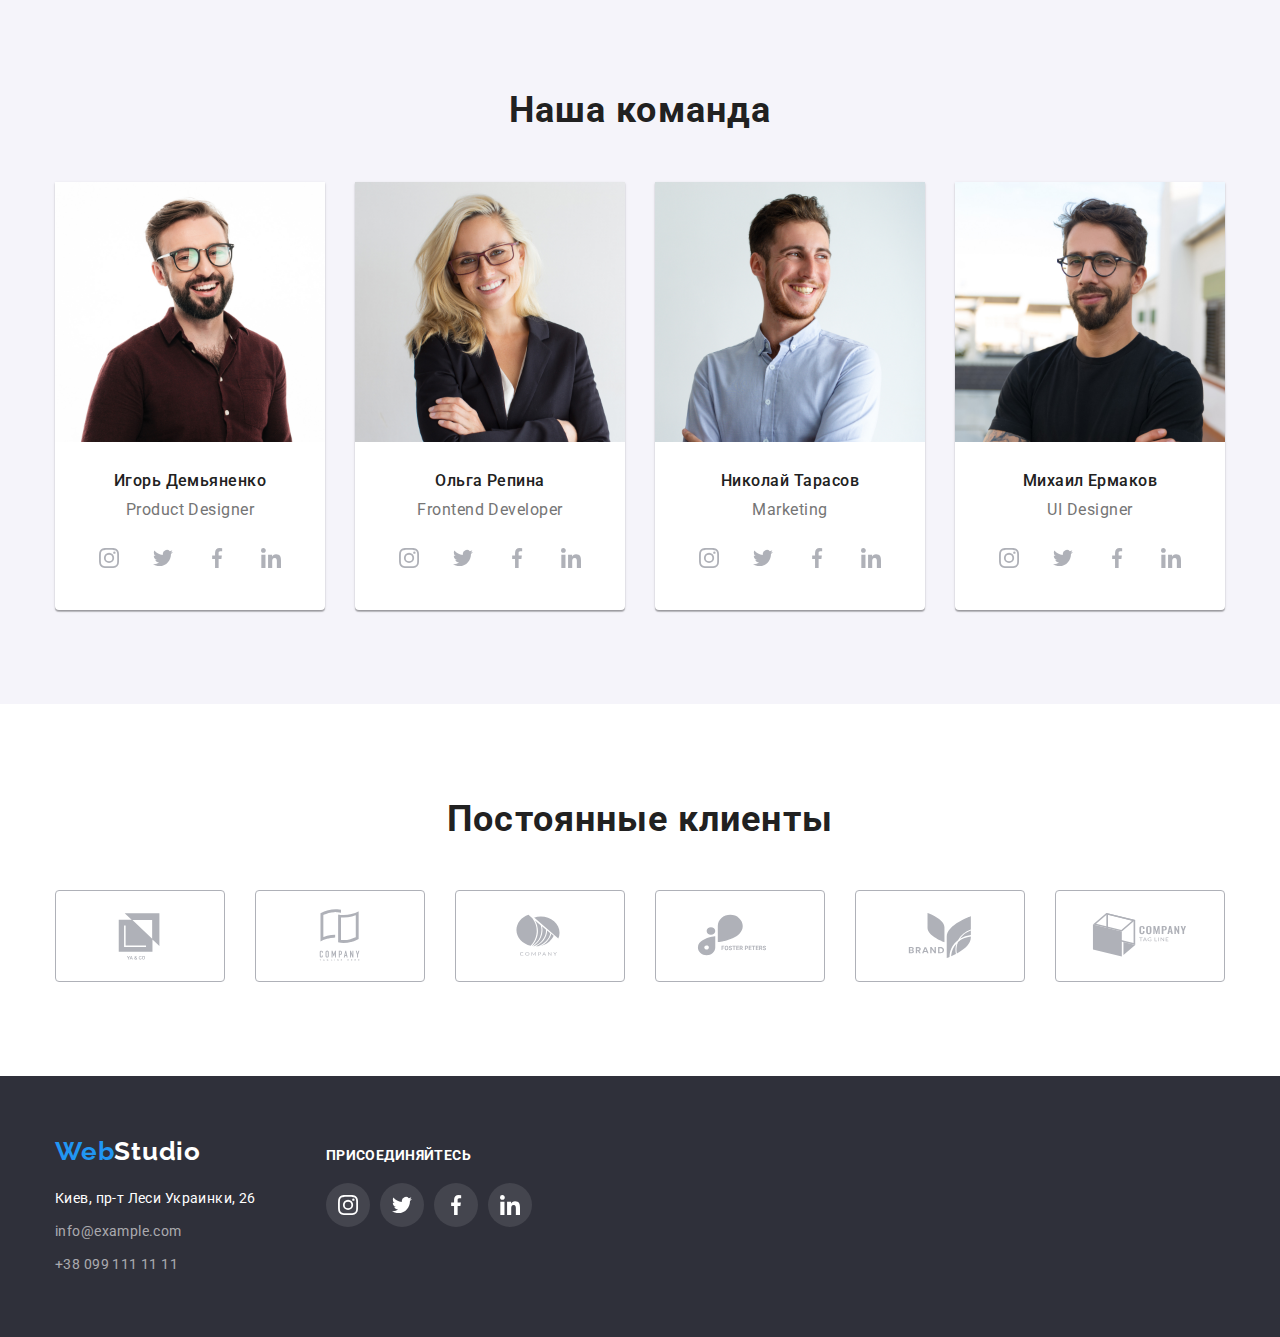
==== commit 8f559b84: "Update index.html" ====
--- a/index.html
+++ b/index.html
@@ -4,7 +4,7 @@
     <meta charset="UTF-8" />
     <meta http-equiv="X-UA-Compatible" content="IE=edge" />
     <meta name="viewport" content="width=device-width, initial-scale=1.0" />
-    <title>HW 04</title>
+    <title>HW 005</title>
     <link rel="preconnect" href="https://fonts.googleapis.com" />
     <link rel="preconnect" href="https://fonts.gstatic.com/" crossorigin />
     <link rel="preconnect" href="https://fonts.googleapis.com" />
--- a/css/styles.css
+++ b/css/styles.css
@@ -453,14 +453,20 @@
   height: 60px;
   fill: #afb1b8;
 }
-.logo-client:hover,
-.logo-client:focus {
+.farbe:hover .logo-client,
+.farbe:focus .logo-client {
   fill: var(--blue-logo-color);
 }
-
 .client-link-item:hover,
 .client-link-item:focus {
   border-color: var(--blue-logo-color);
+}
+.farbe {
+  display: flex;
+  width: 100%;
+  height: 100%;
+  justify-content: center;
+  align-items: center;
 }
 
 .client-link-item {
@@ -702,10 +708,6 @@
 }
 .border {
   display: block;
-  max-width: 370px;
-  background: #ffffff;
-  border: 1px solid #eeeeee;
-  cursor: pointer;
 }
 .border:hover,
 .border:focus {
